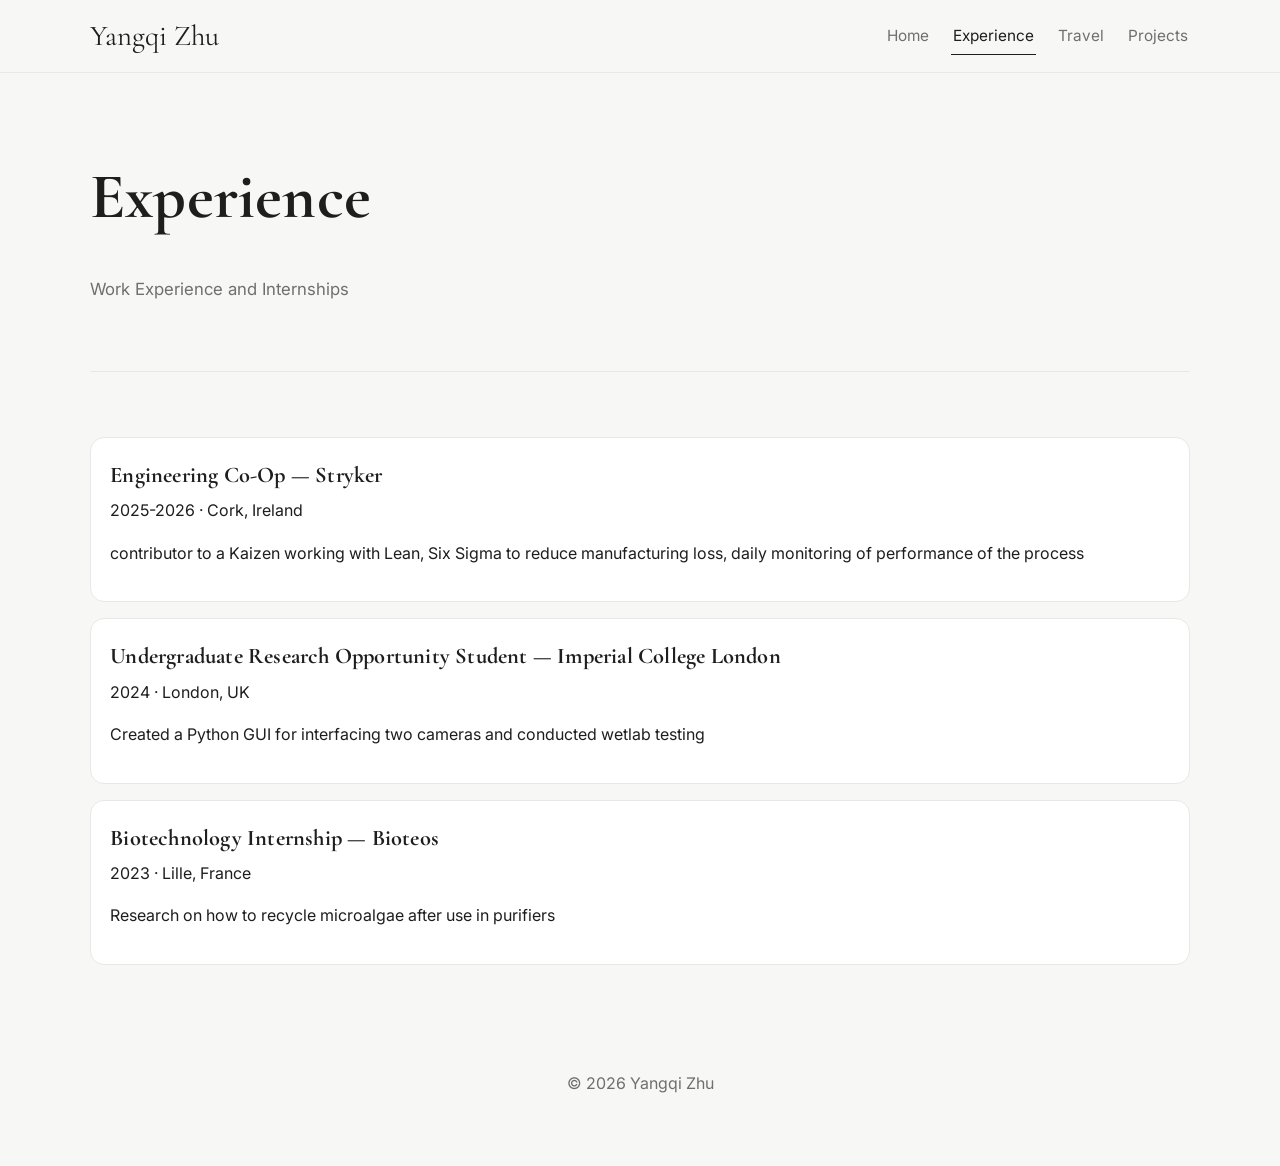
==== experience.html @ 0bbb9df4 "Add files via upload" ====
<!DOCTYPE html>
<html lang="en">
<head>
  <meta charset="UTF-8" />
  <meta name="viewport" content="width=device-width, initial-scale=1.0" />
  <title>Experience | Yangqi Zhu</title>
  <link rel="preconnect" href="https://fonts.googleapis.com">
  <link rel="preconnect" href="https://fonts.gstatic.com" crossorigin>
  <link href="https://fonts.googleapis.com/css2?family=Cormorant+Garamond:wght@400;500;600&family=Inter:wght@300;400;500&display=swap" rel="stylesheet">
  <link rel="stylesheet" href="style.css" />
</head>
<body>
  <header class="site-header">
    <nav class="container nav">
      <a class="brand" href="index.html">Yangqi Zhu</a>
      <div class="nav-links">
        <a href="index.html">Home</a>
        <a class="active" href="experience.html">Experience</a>
        <a href="travel.html">Travel</a>
        <a href="projects.html">Projects</a>
      </div>
    </nav>
  </header>

  <main class="container">
    <section class="hero">
      <h1>Experience</h1>
      <p>Work Experience and Internships</p>
    </section>

    <section class="section">
      <div class="timeline">
        <article class="card timeline-item">
          <h3>Engineering Co-Op — Stryker</h3>
          <div class="meta">2025-2026 · Cork, Ireland</div>
          <p>contributor to a Kaizen working with Lean, Six Sigma to reduce manufacturing loss, daily monitoring of performance of the process</p>
        </article>

        <article class="card timeline-item">
          <h3>Undergraduate Research Opportunity Student — Imperial College London</h3>
          <div class="meta">2024 · London, UK</div>
          <p>Created a Python GUI for interfacing two cameras and conducted wetlab testing</p>
        </article>

        <article class="card timeline-item">
          <h3>Biotechnology Internship — Bioteos</h3>
          <div class="meta">2023 · Lille, France</div>
          <p>Research on how to recycle microalgae after use in purifiers</p>
        </article>
      </div>
    </section>
  </main>

  <footer>
    <div class="container">© 2026 Yangqi Zhu</div>
  </footer>
</body>
</html>
---- style.css ----
:root {
    --bg: #f7f7f5;
    --paper: #ffffff;
    --ink: #1e1e1e;
    --muted: #6f6f6f;
    --line: #e8e8e4;
    --accent: #8a9a8a;
    --maxw: 1100px;
  }
  
  * {
    box-sizing: border-box;
  }
  
  html, body {
    margin: 0;
    padding: 0;
    background: var(--bg);
    color: var(--ink);
    font-family: "Inter", "Helvetica Neue", Helvetica, Arial, sans-serif;
    line-height: 1.65;
  }
  
  h1, h2, h3 {
    font-family: "Cormorant Garamond", Georgia, serif;
    letter-spacing: 0.2px;
    margin-top: 0;
  }
  
  a {
    color: inherit;
    text-decoration: none;
  }.container {
    width: min(92%, var(--maxw));
    margin: 0 auto;
  }
  
  /* Top Nav */.site-header {
    position: sticky;
    top: 0;
    z-index: 999;
    background: rgba(247, 247, 245, 0.9);
    backdrop-filter: blur(6px);
    border-bottom: 1px solid var(--line);
  }.nav {
    display: flex;
    align-items: center;
    justify-content: space-between;
    height: 72px;
  }.brand {
    font-family: "Cormorant Garamond", Georgia, serif;
    font-size: 1.8rem;
  }.nav-links {
    display: flex;
    gap: 1.25rem;
    font-size: 0.96rem;
    color: var(--muted);
  }.nav-links a {
    padding: 6px 2px;
    border-bottom: 1px solid transparent;
  }.nav-links a.active,.nav-links a:hover {
    color: var(--ink);
    border-color: var(--ink);
  }
  
  /* Hero */.hero {
    padding: 90px 0 50px;
    display: grid;
    gap: 1.2rem;
  }.hero h1 {
    font-size: clamp(2rem, 6vw, 4rem);
    line-height: 1.06;
    margin-bottom: 0.6rem;
  }.hero p {
    max-width: 700px;
    color: var(--muted);
    font-size: 1.05rem;
  }
  
  /* Section */.section {
    padding: 65px 0;
    border-top: 1px solid var(--line);
  }.section-title {
    font-size: clamp(1.6rem, 4vw, 2.3rem);
    margin-bottom: 1rem;
  }.card {
    background: var(--paper);
    border: 1px solid var(--line);
    border-radius: 14px;
    padding: 1.2rem;
  }.grid-2 {
    display: grid;
    grid-template-columns: 1fr 1fr;
    gap: 1.2rem;
  }
  
  @media (max-width: 900px) {.grid-2 {
      grid-template-columns: 1fr;
    }
  }
  
  /* Experience timeline */.timeline {
    display: grid;
    gap: 1rem;
  }.timeline-item h3 {
    margin: 0 0 0.2rem;
    font-size: 1.4rem;
  }.timeline-item.meta {
    font-size: 0.92rem;
    color: var(--muted);
    margin-bottom: 0.6rem;
  }
  
  /* Travel page */.travel-layout {
    display: grid;
    grid-template-columns: 1.1fr 0.9fr;
    gap: 1rem;
  }
  
  @media (max-width: 1000px) {.travel-layout {
      grid-template-columns: 1fr;
    }
  }
  
  #map {
    width: 100%;
    min-height: 560px;
    border-radius: 14px;
    border: 1px solid var(--line);
    overflow: hidden;
  }.travel-panel {
    background: var(--paper);
    border: 1px solid var(--line);
    border-radius: 14px;
    padding: 1rem;
    min-height: 560px;
  }.travel-panel h3 {
    margin-bottom: 0.4rem;
  }.travel-meta {
    color: var(--muted);
    font-size: 0.95rem;
    margin-bottom: 1rem;
  }.gallery {
    columns: 2;
    column-gap: 0.8rem;
  }
  
  @media (max-width: 600px) {.gallery {
      columns: 1;
    }
  }.photo-card {
    break-inside: avoid;
    margin-bottom: 0.8rem;
  }.photo-card img {
    width: 100%;
    border-radius: 10px;
    display: block;
    border: 1px solid var(--line);
  }.photo-caption {
    font-size: 0.86rem;
    color: var(--muted);
    margin-top: 0.35rem;
  }
  
  /* Projects */.project-grid {
    display: grid;
    grid-template-columns: repeat(2, minmax(0, 1fr));
    gap: 1rem;
  }
  
  @media (max-width: 850px) {.project-grid {
      grid-template-columns: 1fr;
    }
  }.project-card h3 {
    margin-bottom: 0.4rem;
  }.project-tags {
    color: var(--muted);
    font-size: 0.9rem;
  }
  
  /* Footer */
  footer {
    padding: 40px 0 70px;
    color: var(--muted);
    text-align: center;
  }
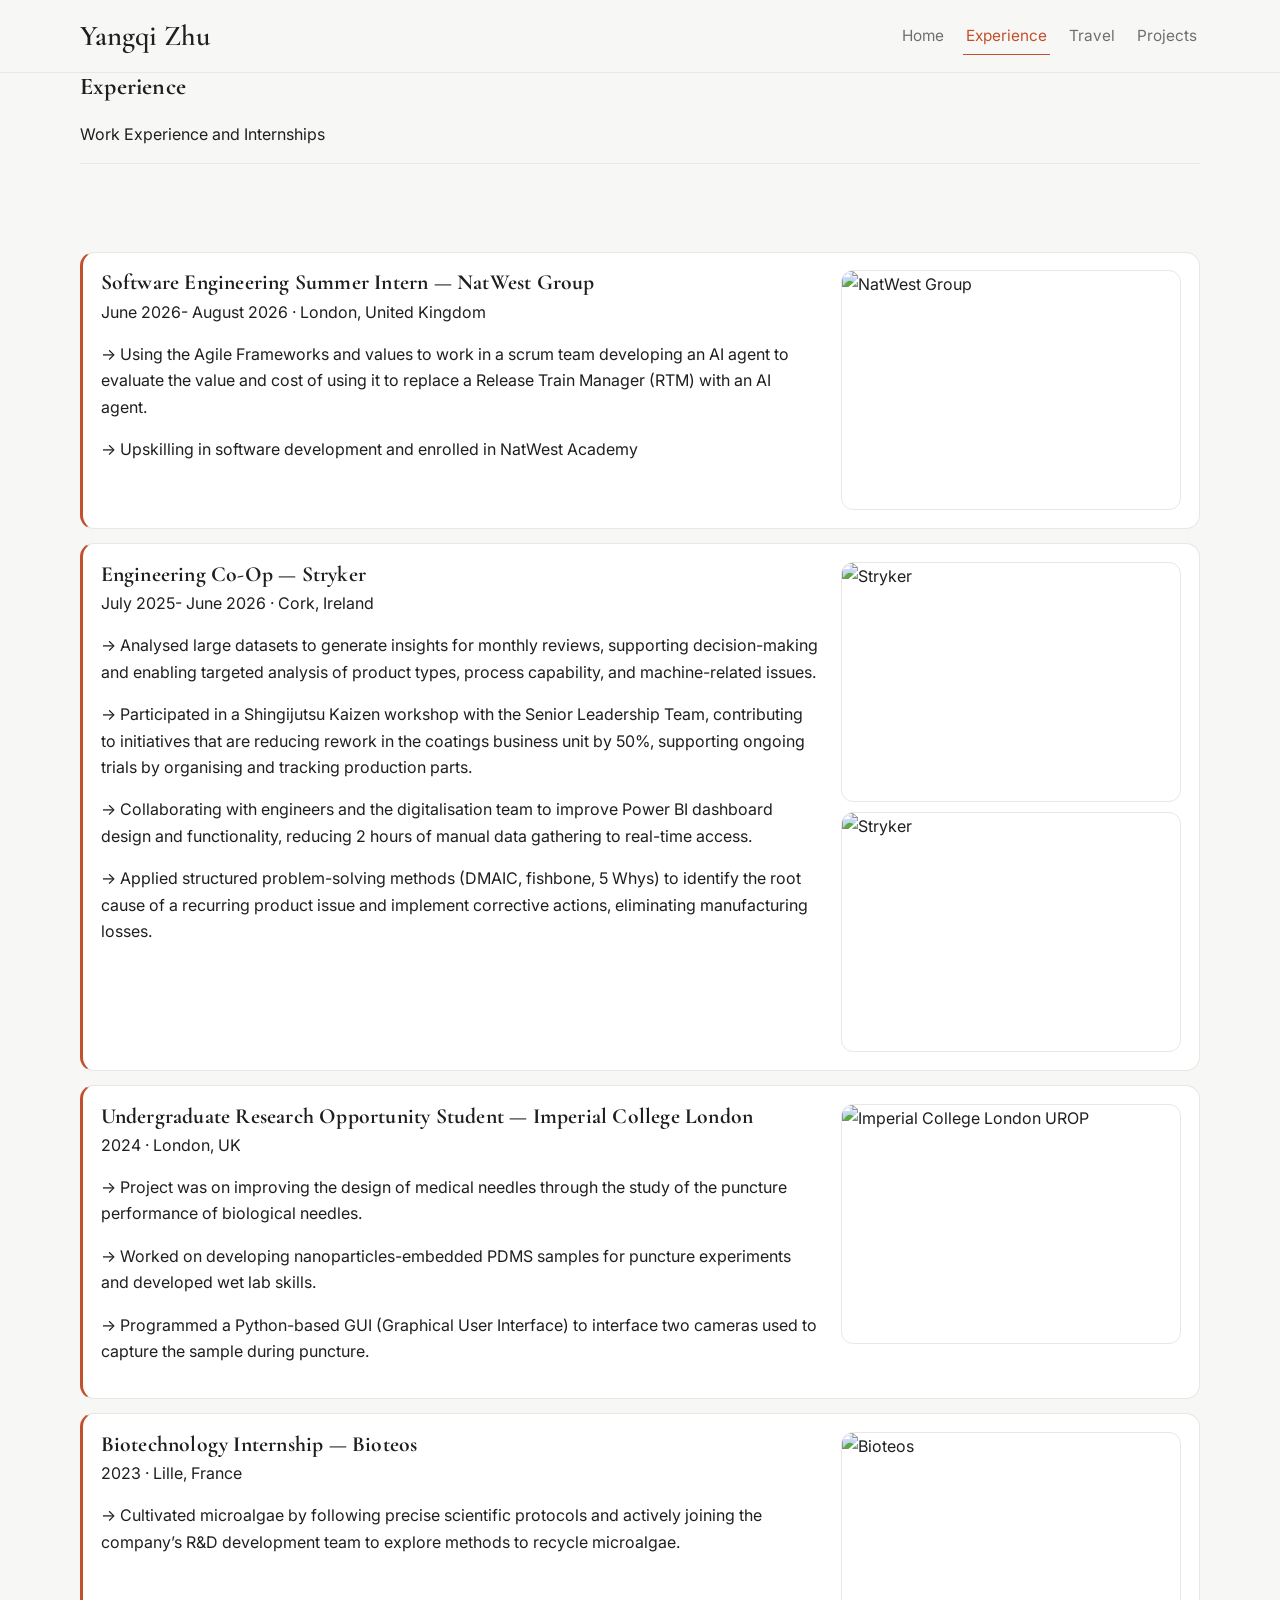
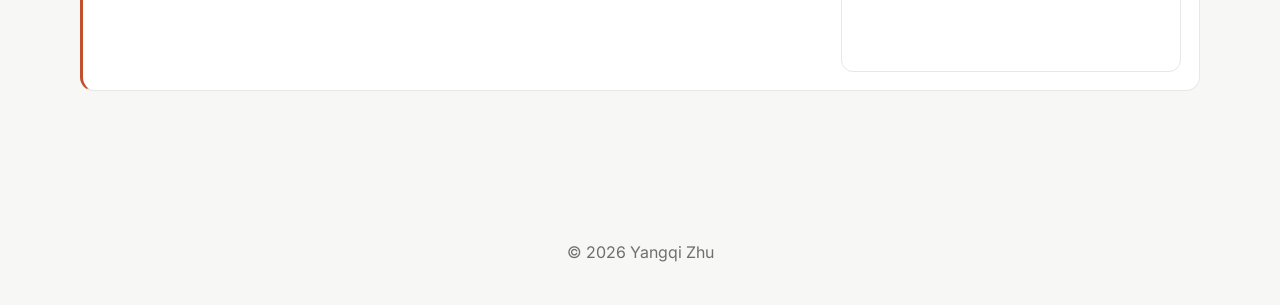
==== commit e4f38d7b: "Add files via upload" ====
--- a/experience.html
+++ b/experience.html
@@ -31,21 +31,74 @@
     <section class="section">
       <div class="timeline">
         <article class="card timeline-item">
-          <h3>Engineering Co-Op — Stryker</h3>
-          <div class="meta">2025-2026 · Cork, Ireland</div>
-          <p>contributor to a Kaizen working with Lean, Six Sigma to reduce manufacturing loss, daily monitoring of performance of the process</p>
+          <div class="timeline-content">
+            <h3>Software Engineering Summer Intern  — NatWest Group</h3>
+            <div class="meta">June 2026- August 2026 · London, United Kingdom</div>
+            <p>
+              → Using the Agile Frameworks and values to work in a scrum team developing an AI agent to
+              evaluate the value and cost of using it to replace a Release Train Manager (RTM) with an AI
+              agent.
+          </p>
+              → Upskilling in software development and enrolled in NatWest Academy</p>
+          </div>
+          <div class="timeline-photos">
+            <img src="assets/photos/natwest.jpeg" alt="NatWest Group">
+          </div>
         </article>
 
         <article class="card timeline-item">
-          <h3>Undergraduate Research Opportunity Student — Imperial College London</h3>
-          <div class="meta">2024 · London, UK</div>
-          <p>Created a Python GUI for interfacing two cameras and conducted wetlab testing</p>
+          <div class="timeline-content">
+            <h3>Engineering Co-Op — Stryker</h3>
+            <div class="meta">July 2025- June 2026 · Cork, Ireland</div>
+            <p>
+              → Analysed large datasets to generate insights for monthly reviews, supporting decision-making
+              and enabling targeted analysis of product types, process capability, and machine-related issues.<p>
+
+          </p>
+              → Participated in a Shingijutsu Kaizen workshop with the Senior Leadership Team, contributing to
+              initiatives that are reducing rework in the coatings business unit by 50%, supporting ongoing
+              trials by organising and tracking production parts.</p>
+          </p>
+              → Collaborating with engineers and the digitalisation team to improve Power BI dashboard design
+              and functionality, reducing 2 hours of manual data gathering to real-time access.</p>
+          </p>
+              → Applied structured problem-solving methods (DMAIC, fishbone, 5 Whys) to identify the root
+              cause of a recurring product issue and implement corrective actions, eliminating manufacturing losses.</p>
+          </div>
+          <div class="timeline-photos">
+            <img src="assets/photos/stryker.jpeg" alt="Stryker">
+            <img src="assets/photos/stryker2.jpeg" alt="Stryker">
+          </div>
         </article>
 
         <article class="card timeline-item">
-          <h3>Biotechnology Internship — Bioteos</h3>
-          <div class="meta">2023 · Lille, France</div>
-          <p>Research on how to recycle microalgae after use in purifiers</p>
+          <div class="timeline-content">
+            <h3>Undergraduate Research Opportunity Student — Imperial College London</h3>
+            <div class="meta">2024 · London, UK</div>
+            <p>
+              → Project was on improving the design of medical needles through the study of the puncture
+              performance of biological needles.</p>
+            </p>
+              → Worked on developing nanoparticles-embedded PDMS samples for puncture experiments
+              and developed wet lab skills.</p>
+            </p>
+              → Programmed a Python-based GUI (Graphical User Interface) to interface two cameras used
+              to capture the sample during puncture.</p>
+          </div>
+          <div class="timeline-photos">
+            <img src="assets/photos/UROP1.jpeg" alt="Imperial College London UROP">
+          </div>
+        </article>
+
+        <article class="card timeline-item">
+          <div class="timeline-content">
+            <h3>Biotechnology Internship — Bioteos</h3>
+            <div class="meta">2023 · Lille, France</div>
+            <p>→ Cultivated microalgae by following precise scientific protocols and actively joining the company’s R&D development team to explore methods to recycle microalgae.</p>
+          </div>
+          <div class="timeline-photos">
+            <img src="assets/photos/bioteos.jpg" alt="Bioteos">
+          </div>
         </article>
       </div>
     </section>
--- a/style.css
+++ b/style.css
@@ -1,11 +1,25 @@
-:root {
+/* =========================
+   Yangqi Portfolio - Full CSS
+   ========================= */
+
+   :root {
     --bg: #f7f7f5;
     --paper: #ffffff;
-    --ink: #1e1e1e;
+    --ink: #1f1f1f;
     --muted: #6f6f6f;
-    --line: #e8e8e4;
-    --accent: #8a9a8a;
-    --maxw: 1100px;
+    --line: #e7e7e3;
+    --accent: #c1502e;
+    --accent-soft: color-mix(in srgb, var(--accent) 14%, var(--paper));
+    --maxw: 1120px;
+  }
+
+  body.dark {
+    --bg: #111315;
+    --paper: #191c1f;
+    --ink: #f2f2ee;
+    --muted: #b1b1ab;
+    --line: #2b3035;
+    --accent: #ff8f66;
   }
   
   * {
@@ -17,149 +31,266 @@
     padding: 0;
     background: var(--bg);
     color: var(--ink);
-    font-family: "Inter", "Helvetica Neue", Helvetica, Arial, sans-serif;
+    font-family: "Inter", "Helvetica Neue", Arial, sans-serif;
     line-height: 1.65;
-  }
-  
-  h1, h2, h3 {
+    transition: background 0.3s ease, color 0.3s ease;
+  }
+  
+  h1, h2, h3, h4 {
+    margin-top: 0;
     font-family: "Cormorant Garamond", Georgia, serif;
+    line-height: 1.15;
     letter-spacing: 0.2px;
-    margin-top: 0;
   }
   
   a {
     color: inherit;
     text-decoration: none;
+  }
+  
+  img {
+    max-width: 100%;
+    display: block;
   }.container {
     width: min(92%, var(--maxw));
     margin: 0 auto;
   }
   
-  /* Top Nav */.site-header {
+  /* Header / Nav */.site-header {
     position: sticky;
     top: 0;
-    z-index: 999;
-    background: rgba(247, 247, 245, 0.9);
-    backdrop-filter: blur(6px);
+    z-index: 1000;
+    background: color-mix(in srgb, var(--bg) 88%, transparent);
+    backdrop-filter: blur(8px);
     border-bottom: 1px solid var(--line);
   }.nav {
+    height: 72px;
     display: flex;
     align-items: center;
     justify-content: space-between;
-    height: 72px;
+    gap: 1rem;
   }.brand {
+    font-size: 1.8rem;
     font-family: "Cormorant Garamond", Georgia, serif;
-    font-size: 1.8rem;
+    font-weight: 600;
+    transition: color 0.25s ease;
+  }.brand:hover {
+    color: var(--accent);
   }.nav-links {
     display: flex;
-    gap: 1.25rem;
+    align-items: center;
+    gap: 1rem;
+    color: var(--muted);
     font-size: 0.96rem;
-    color: var(--muted);
   }.nav-links a {
-    padding: 6px 2px;
+    padding: 6px 3px;
     border-bottom: 1px solid transparent;
-  }.nav-links a.active,.nav-links a:hover {
+    transition: color 0.25s ease, border-color 0.25s ease;
+  }.nav-links a:hover,.nav-links a.active {
+    color: var(--accent);
+    border-color: var(--accent);
+  }.theme-btn {
+    border: 1px solid var(--line);
+    background: var(--paper);
     color: var(--ink);
-    border-color: var(--ink);
-  }
-  
-  /* Hero */.hero {
-    padding: 90px 0 50px;
+    border-radius: 999px;
+    padding: 6px 10px;
+    cursor: pointer;
+    font-size: 0.9rem;
+    transition: border-color 0.25s ease, color 0.25s ease;
+  }.theme-btn:hover {
+    border-color: var(--accent);
+    color: var(--accent);
+  }
+  
+  /* ---------- Hero ---------- */
+
+.hero-split{
+  display:grid;
+  grid-template-columns:0.9fr 1.1fr;
+  align-items:center;
+  gap:4rem;
+  max-width:1200px;
+  margin:0 auto;
+  padding:80px 20px;
+}
+
+.hero-text{
+  max-width:430px;
+}
+
+.hero-text p{
+  font-size:1.05rem;
+  line-height:1.8;
+  color:var(--muted);
+}
+
+/* Images */
+
+.hero-gallery{
+  display:grid;
+  grid-template-columns:1fr 1fr;
+  gap:18px;
+}
+
+.hero-photo{
+  width:100%;
+  object-fit:cover;
+  border-radius:18px;
+  border:1px solid var(--line);
+  box-shadow:0 15px 35px rgba(0,0,0,.08);
+  transition: transform 0.3s ease, border-color 0.3s ease;
+}
+
+.hero-photo:hover{
+  transform: translateY(-4px) scale(1.015);
+  border-color: var(--accent);
+}
+
+.hero-gallery .large{
+  grid-column:1 / 3;
+  height:320px;
+}
+
+.hero-gallery .small{
+  height:180px;
+}
+
+@media (max-width:980px){
+
+  .hero-split{
+      grid-template-columns:1fr;
+  }
+
+  .hero-text{
+      max-width:100%;
+  }
+
+  .hero-gallery .large{
+      height:260px;
+  }
+
+  .hero-gallery .small{
+      height:160px;
+  }
+}
+  
+  /* Generic Section */.section {
+    padding: 88px 0;
+    border-top: 1px solid var(--line);
+  }.section-tight {
+    padding-top: 14px;
+  }.section-title {
+    font-size: clamp(1.6rem, 4vw, 2.35rem);
+    margin-bottom: 1rem;
+  }
+  .section.about-me {
+    width: min(92%, 1200px);
+    margin: 0 auto;
+    padding: 40px 0; /* horizontal padding handled by width */
+  }
+  
+  .section.about-me .grid-2 {
     display: grid;
-    gap: 1.2rem;
-  }.hero h1 {
-    font-size: clamp(2rem, 6vw, 4rem);
-    line-height: 1.06;
-    margin-bottom: 0.6rem;
-  }.hero p {
-    max-width: 700px;
-    color: var(--muted);
-    font-size: 1.05rem;
-  }
-  
-  /* Section */.section {
-    padding: 65px 0;
-    border-top: 1px solid var(--line);
-  }.section-title {
-    font-size: clamp(1.6rem, 4vw, 2.3rem);
-    margin-bottom: 1rem;
-  }.card {
-    background: var(--paper);
-    border: 1px solid var(--line);
-    border-radius: 14px;
-    padding: 1.2rem;
-  }.grid-2 {
-    display: grid;
-    grid-template-columns: 1fr 1fr;
-    gap: 1.2rem;
-  }
-  
-  @media (max-width: 900px) {.grid-2 {
+    grid-template-columns: repeat(2, minmax(320px, 1fr));
+    gap: 2rem;
+    width: 100%;
+    margin-top: 1rem;
+  }
+  
+  .section.about-me .card {
+    width: 100%;
+    min-height: 100%;
+  }
+  
+  @media (max-width: 900px) {
+    .section.about-me .grid-2 {
       grid-template-columns: 1fr;
     }
   }
+  
+  @media (max-width: 900px) {
+    .section.about-me .grid-2 {
+      grid-template-columns: 1fr;
+    }
+  }
+  
+/* Cards + grids */
+.card{
+  background: var(--paper);
+  border: 1px solid var(--line);
+  border-radius: 14px;
+  padding: 1.1rem;
+  transition: transform 0.25s ease, border-color 0.25s ease, box-shadow 0.25s ease;
+}
+
+.card:hover{
+  transform: translateY(-4px);
+  border-color: var(--accent);
+  box-shadow: 0 12px 28px color-mix(in srgb, var(--accent) 18%, transparent);
+}
+
+/* Keep your normal container/page width unchanged */
+
+.grid-2{
+  display: grid;
+  grid-template-columns: repeat(2, minmax(0, 1fr));
+  gap: 2rem;
+  align-items: stretch;
+}
+
+.grid-2 > .card{
+  width: 100%;
+  max-width: none;   /* important */
+  justify-self: stretch;  /* important */
+}
+
+@media (max-width:900px){
+  .grid-2{
+      grid-template-columns:1fr;
+  }
+}
+
   
   /* Experience timeline */.timeline {
     display: grid;
-    gap: 1rem;
+    gap: 0.9rem;
+  }.timeline-item {
+    display: flex;
+    align-items: flex-start;
+    gap: 1.4rem;
+    border-left: 3px solid var(--accent);
+  }.timeline-content {
+    flex: 1;
+    min-width: 0;
+  }.timeline-photos {
+    flex: 0 0 340px;
+    display: grid;
+    grid-template-columns: 1fr;
+    gap: 10px;
+  }.timeline-photos img {
+    width: 100%;
+    height: 240px;
+    object-fit: cover;
+    border-radius: 12px;
+    border: 1px solid var(--line);
   }.timeline-item h3 {
     margin: 0 0 0.2rem;
-    font-size: 1.4rem;
+    font-size: 1.35rem;
   }.timeline-item.meta {
+    color: var(--muted);
     font-size: 0.92rem;
-    color: var(--muted);
-    margin-bottom: 0.6rem;
-  }
-  
-  /* Travel page */.travel-layout {
-    display: grid;
-    grid-template-columns: 1.1fr 0.9fr;
-    gap: 1rem;
-  }
-  
-  @media (max-width: 1000px) {.travel-layout {
-      grid-template-columns: 1fr;
-    }
-  }
-  
-  #map {
-    width: 100%;
-    min-height: 560px;
-    border-radius: 14px;
-    border: 1px solid var(--line);
-    overflow: hidden;
-  }.travel-panel {
-    background: var(--paper);
-    border: 1px solid var(--line);
-    border-radius: 14px;
-    padding: 1rem;
-    min-height: 560px;
-  }.travel-panel h3 {
-    margin-bottom: 0.4rem;
-  }.travel-meta {
-    color: var(--muted);
-    font-size: 0.95rem;
-    margin-bottom: 1rem;
-  }.gallery {
-    columns: 2;
-    column-gap: 0.8rem;
-  }
-  
-  @media (max-width: 600px) {.gallery {
-      columns: 1;
-    }
-  }.photo-card {
-    break-inside: avoid;
-    margin-bottom: 0.8rem;
-  }.photo-card img {
-    width: 100%;
-    border-radius: 10px;
-    display: block;
-    border: 1px solid var(--line);
-  }.photo-caption {
-    font-size: 0.86rem;
-    color: var(--muted);
-    margin-top: 0.35rem;
+    margin-bottom: 0.55rem;
+  }
+
+  @media (max-width: 700px) {
+    .timeline-item {
+      flex-direction: column;
+    }
+    .timeline-photos {
+      flex: 0 0 auto;
+      width: 100%;
+    }
   }
   
   /* Projects */.project-grid {
@@ -169,18 +300,262 @@
   }
   
   @media (max-width: 850px) {.project-grid {
+      grid-template-columns: 1fr; 
+    }
+  }.project-card h3 {
+    margin-bottom: 0.35rem;
+  }.project-card-head {
+    display: flex;
+    align-items: flex-start;
+    justify-content: space-between;
+    gap: 0.75rem;
+  }.project-card-head h3 {
+    margin-bottom: 0.35rem;
+  }.github-link {
+    flex-shrink: 0;
+    color: var(--muted);
+    line-height: 0;
+    transition: color 0.25s ease;
+  }.github-link:hover {
+    color: var(--accent);
+  }.project-tags {
+    display: inline-block;
+    color: var(--accent);
+    background: var(--accent-soft);
+    font-size: 0.82rem;
+    font-weight: 500;
+    letter-spacing: 0.03em;
+    padding: 3px 10px;
+    border-radius: 999px;
+    margin-top: 0.4rem;
+    margin-right: 0.4rem;
+  }
+  
+  /* Travel gallery layout */.travel-layout {
+    display: grid;
+    grid-template-columns: 1.05fr 0.95fr;
+    gap: 1rem;
+  }
+  
+  @media (max-width: 1024px) {.travel-layout {
       grid-template-columns: 1fr;
     }
-  }.project-card h3 {
-    margin-bottom: 0.4rem;
-  }.project-tags {
-    color: var(--muted);
+  }
+  
+  #map {
+    width: 100%;
+    height: 620px;
+    border-radius: 16px;
+    border: 1px solid var(--line);
+    overflow: hidden;
+  }.travel-panel {
+    height: 620px;
+    overflow-y: auto;
+    border-radius: 16px;
+    border: 1px solid var(--line);
+    background: var(--paper);
+    padding: 1rem;
+  }.room-head {
+    display: flex;
+    justify-content: space-between;
+    align-items: flex-start;
+    gap: 10px;
+  }.travel-meta {
+    color: var(--muted);
+    font-size: 0.95rem;
+    margin: 0.2rem 0 0.9rem;
+  }.room-desc {
+    color: var(--muted);
+    margin: 0.3rem 0 1rem;
+  }.music-btn {
+    border: 1px solid var(--line);
+    background: transparent;
+    color: var(--ink);
+    border-radius: 999px;
+    padding: 8px 12px;
+    cursor: pointer;
     font-size: 0.9rem;
-  }
-  
-  /* Footer */
-  footer {
-    padding: 40px 0 70px;
-    color: var(--muted);
+    transition: border-color 0.25s ease, color 0.25s ease;
+  }.music-btn:hover:not(:disabled) {
+    border-color: var(--accent);
+    color: var(--accent);
+  }.music-btn:disabled {
+    opacity: 0.5;
+    cursor: not-allowed;
+  }
+  
+  /* Masonry-like photo wall */.gallery {
+    columns: 2;
+    column-gap: 0.8rem;
+  }
+  
+  @media (max-width: 650px) {.gallery {
+      columns: 1;
+    }
+  }.photo-card {
+    break-inside: avoid;
+    margin-bottom: 0.8rem;
+    cursor: zoom-in;
+  }.photo-card img {
+    width: 100%;
+    border-radius: 10px;
+    border: 1px solid var(--line);
+  }.photo-caption {
+    margin-top: 0.35rem;
+    color: var(--muted);
+    font-size: 0.86rem;
+  }
+  
+  /* Image modal */.img-modal {
+    position: fixed;
+    inset: 0;
+    background: rgba(8, 8, 10, 0.9);
+    z-index: 9999;
+    display: none;
+    align-items: center;
+    justify-content: center;
+    flex-direction: column;
+    padding: 1rem;
+  }.img-modal.show {
+    display: flex;
+  }
+  
+  #modal-image {
+    max-width: min(92vw, 1020px);
+    max-height: 78vh;
+    border: 1px solid rgba(255,255,255,0.2);
+    border-radius: 10px;
+  }
+  
+  #modal-caption {
+    margin-top: 0.7rem;
+    color: #f2f2ee;
+    max-width: min(92vw, 1020px);
+  }.modal-close {
+    position: absolute;
+    top: 16px;
+    right: 16px;
+    border: 0;
+    background: rgba(255,255,255,0.16);
+    color: #fff;
+    width: 38px;
+    height: 38px;
+    border-radius: 999px;
+    cursor: pointer;
+    font-size: 1.4rem;
+  }
+  
+
+  
+  /* Mobile tweaks */
+  @media (max-width: 700px) {.nav {
+      height: auto;
+      padding: 12px 0;
+      flex-wrap: wrap;
+    }.nav-links {
+      width: 100%;
+      flex-wrap: wrap;
+      gap: 0.8rem;
+    }
+  
+    #map,.travel-panel {
+      height: 460px;
+    }
+  }
+
+  /* ---------- Cinematic Enter Overlay ---------- */.enter-overlay {
+    position: fixed;
+    inset: 0;
+    z-index: 10000;
+    display: none;
+    align-items: center;
+    justify-content: center;
+    background: radial-gradient(circle at center, rgba(0,0,0,0.35), rgba(0,0,0,0.7));
+    backdrop-filter: blur(3px);
+  }.enter-overlay.show {
+    display: flex;
+    animation: fadeIn 280ms ease;
+  }.enter-card {
+    width: min(92vw, 520px);
+    background: var(--paper);
+    color: var(--ink);
+    border: 1px solid var(--line);
+    border-radius: 18px;
+    padding: 1.4rem;
     text-align: center;
-  }+    box-shadow: 0 20px 60px rgba(0,0,0,0.2);
+  }.enter-kicker {
+    margin: 0 0 6px;
+    letter-spacing: 0.08em;
+    text-transform: uppercase;
+    color: var(--muted);
+    font-size: 0.78rem;
+  }.enter-card h2 {
+    margin: 0 0 6px;
+    font-size: clamp(1.5rem, 4vw, 2rem);
+  }.enter-card p {
+    margin: 0 0 14px;
+    color: var(--muted);
+  }.enter-btn {
+    border: 1px solid var(--accent);
+    background: var(--accent);
+    color: #fff;
+    border-radius: 999px;
+    padding: 10px 18px;
+    cursor: pointer;
+    transition: opacity 0.25s ease;
+  }.enter-btn:hover {
+    opacity: 0.85;
+  }
+  
+  /* ---------- Immersive Room Modal ---------- */.room-modal {
+    position: fixed;
+    inset: 0;
+    z-index: 10001;
+    display: none;
+    background: rgba(8, 10, 12, 0.84);
+    backdrop-filter: blur(6px);
+    padding: 2vh 2vw;
+  }.room-modal.show {
+    display: block;
+    animation: fadeIn 220ms ease;
+  }.room-shell {
+    height: 96vh;
+    width: min(96vw, 1300px);
+    margin: 0 auto;
+    background: var(--paper);
+    border: 1px solid var(--line);
+    border-radius: 18px;
+    padding: 1rem;
+    overflow: auto;
+  }.room-top {
+    display: flex;
+    align-items: flex-start;
+    justify-content: space-between;
+    gap: 10px;
+  }.room-close {
+    position: sticky;
+    top: 0;
+    float: right;
+    border: none;
+    background: rgba(0,0,0,0.06);
+    color: var(--ink);
+    border-radius: 999px;
+    width: 38px;
+    height: 38px;
+    cursor: pointer;
+    font-size: 1.4rem;
+    z-index: 2;
+  }
+  
+  @keyframes fadeIn {
+    from { opacity: 0; transform: translateY(8px); }
+    to   { opacity: 1; transform: translateY(0); }
+  }
+
+  footer{
+    padding:60px 0 40px;
+    text-align:center;
+    color:var(--muted);
+}
+
